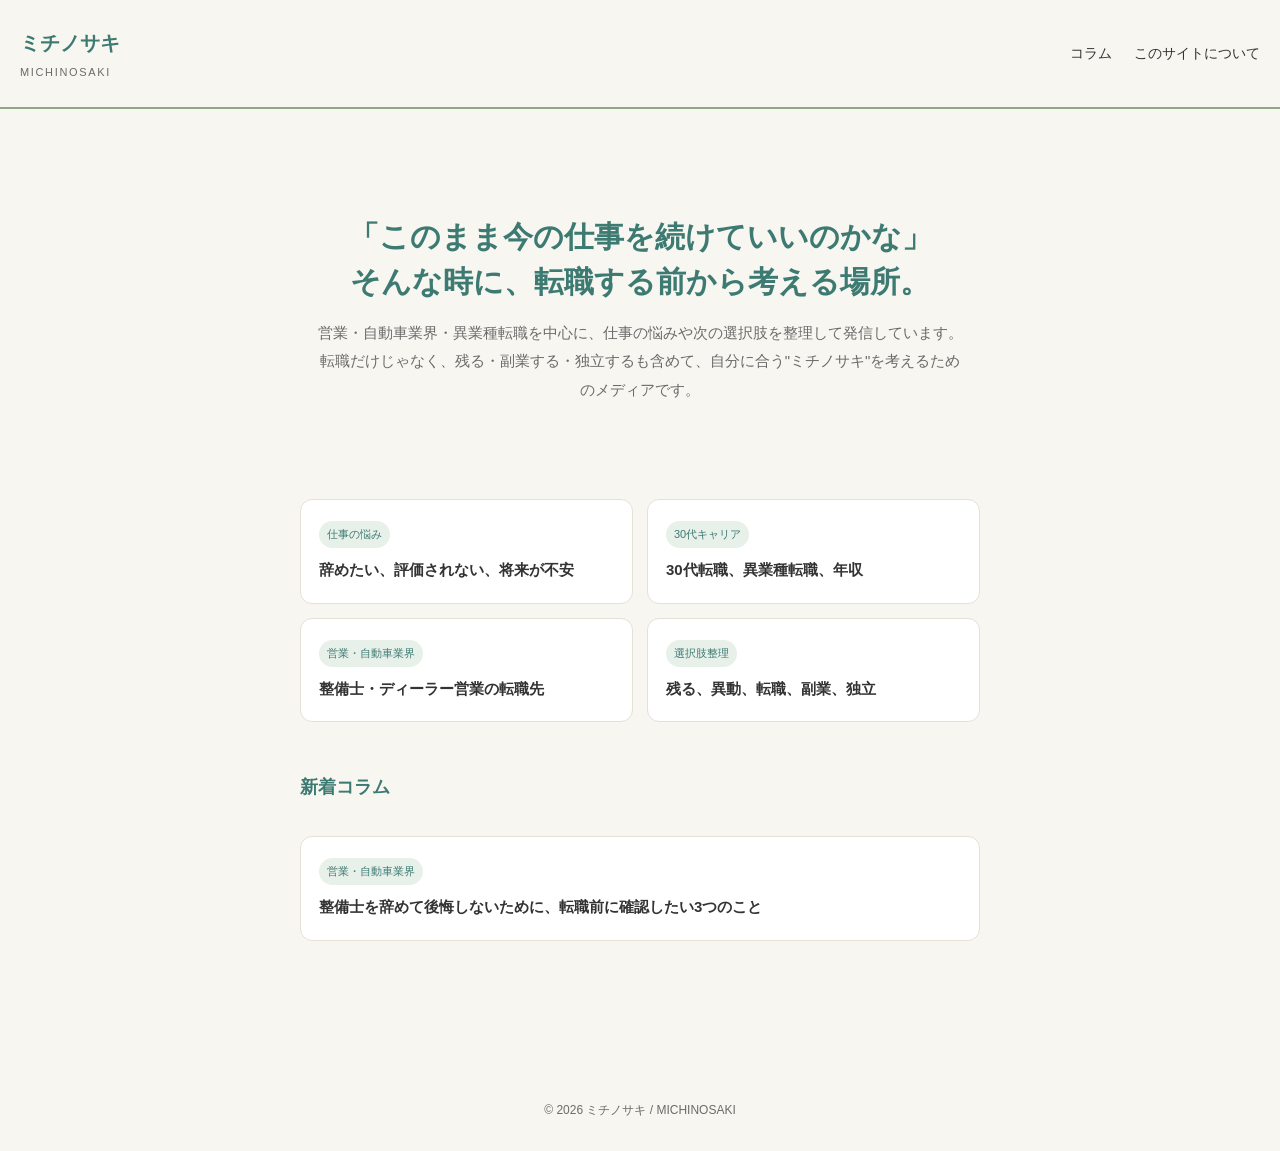
==== index.html @ 9c81b08f "Initial Michinosaki site: top page, about, first SEO column" ====
<!DOCTYPE html>
<html lang="ja">
<head>
<meta charset="UTF-8">
<meta name="viewport" content="width=device-width, initial-scale=1.0">
<title>ミチノサキ｜転職する前に、この先を考える</title>
<meta name="description" content="30代からのキャリア再設計。転職する前から、残る・異動する・転職する・副業する・独立するまで含めて選択肢を整理するメディアです。">
<link rel="stylesheet" href="style.css">
</head>
<body>
<header>
  <a class="brand" href="index.html">ミチノサキ<span>MICHINOSAKI</span></a>
  <nav>
    <a href="columns/index.html">コラム</a>
    <a href="about.html">このサイトについて</a>
  </nav>
</header>

<main>
  <section class="hero">
    <h1>「このまま今の仕事を続けていいのかな」<br>そんな時に、転職する前から考える場所。</h1>
    <p>営業・自動車業界・異業種転職を中心に、仕事の悩みや次の選択肢を整理して発信しています。転職だけじゃなく、残る・副業する・独立するも含めて、自分に合う"ミチノサキ"を考えるためのメディアです。</p>
  </section>

  <div class="categories">
    <a class="category-card" href="columns/index.html#worry">
      <span class="tag">仕事の悩み</span>
      <h3>辞めたい、評価されない、将来が不安</h3>
    </a>
    <a class="category-card" href="columns/index.html#career30">
      <span class="tag">30代キャリア</span>
      <h3>30代転職、異業種転職、年収</h3>
    </a>
    <a class="category-card" href="columns/index.html#auto">
      <span class="tag">営業・自動車業界</span>
      <h3>整備士・ディーラー営業の転職先</h3>
    </a>
    <a class="category-card" href="columns/index.html#choice">
      <span class="tag">選択肢整理</span>
      <h3>残る、異動、転職、副業、独立</h3>
    </a>
  </div>

  <section>
    <h2 style="color:var(--teal);font-size:18px;">新着コラム</h2>
    <div class="categories" style="grid-template-columns: 1fr;">
      <a class="category-card" href="columns/seibishi-tenshoku-koukai.html">
        <span class="tag">営業・自動車業界</span>
        <h3>整備士を辞めて後悔しないために、転職前に確認したい3つのこと</h3>
      </a>
    </div>
  </section>
</main>

<footer>
  &copy; 2026 ミチノサキ / MICHINOSAKI
</footer>
</body>
</html>
---- style.css ----
:root {
  --bg: #F8F6F0;
  --card: #FFFFFF;
  --sage: #8FA888;
  --sage-dark: #6E8A67;
  --teal: #3C7A72;
  --yellow: #E8B84B;
  --charcoal: #333333;
  --muted: #6B6B6B;
}

* { box-sizing: border-box; }

body {
  margin: 0;
  font-family: "Hiragino Sans", "Yu Gothic", "Noto Sans JP", sans-serif;
  background: var(--bg);
  color: var(--charcoal);
  line-height: 1.9;
}

header {
  padding: 24px 20px;
  border-bottom: 2px solid var(--sage);
  display: flex;
  justify-content: space-between;
  align-items: center;
  flex-wrap: wrap;
  gap: 12px;
}

.brand {
  font-size: 20px;
  font-weight: 700;
  color: var(--teal);
  text-decoration: none;
}

.brand span {
  display: block;
  font-size: 11px;
  letter-spacing: 0.15em;
  color: var(--muted);
  font-weight: 400;
}

nav a {
  margin-left: 18px;
  color: var(--charcoal);
  text-decoration: none;
  font-size: 14px;
}

nav a:hover { color: var(--teal); }

main {
  max-width: 720px;
  margin: 0 auto;
  padding: 40px 20px 80px;
}

.hero {
  text-align: center;
  padding: 40px 16px 48px;
}

.hero h1 {
  font-size: 30px;
  line-height: 1.5;
  color: var(--teal);
  margin-bottom: 12px;
}

.hero p {
  color: var(--muted);
  font-size: 15px;
}

.categories {
  display: grid;
  grid-template-columns: repeat(2, 1fr);
  gap: 14px;
  margin: 32px 0 48px;
}

.category-card {
  background: var(--card);
  border: 1px solid #E5E1D6;
  border-radius: 12px;
  padding: 18px;
  text-decoration: none;
  color: var(--charcoal);
}

.category-card .tag {
  display: inline-block;
  font-size: 11px;
  color: var(--teal);
  background: #E8F0EA;
  padding: 3px 8px;
  border-radius: 999px;
  margin-bottom: 8px;
}

.category-card h3 {
  font-size: 15px;
  margin: 0;
}

article h1 {
  font-size: 26px;
  color: var(--teal);
  line-height: 1.5;
}

article .meta {
  color: var(--muted);
  font-size: 13px;
  margin-bottom: 24px;
}

article h2 {
  font-size: 19px;
  color: var(--charcoal);
  border-left: 4px solid var(--sage);
  padding-left: 10px;
  margin-top: 36px;
}

article p { font-size: 16px; }

.callout {
  background: #FBF3DF;
  border-left: 4px solid var(--yellow);
  padding: 14px 18px;
  border-radius: 8px;
  font-size: 15px;
  margin: 20px 0;
}

.cta {
  margin-top: 40px;
  padding: 24px;
  background: var(--card);
  border: 1px solid #E5E1D6;
  border-radius: 12px;
  text-align: center;
}

.cta a {
  display: inline-block;
  margin-top: 10px;
  background: var(--teal);
  color: #fff;
  text-decoration: none;
  padding: 10px 20px;
  border-radius: 999px;
  font-size: 14px;
}

footer {
  text-align: center;
  padding: 30px 20px;
  color: var(--muted);
  font-size: 12px;
}
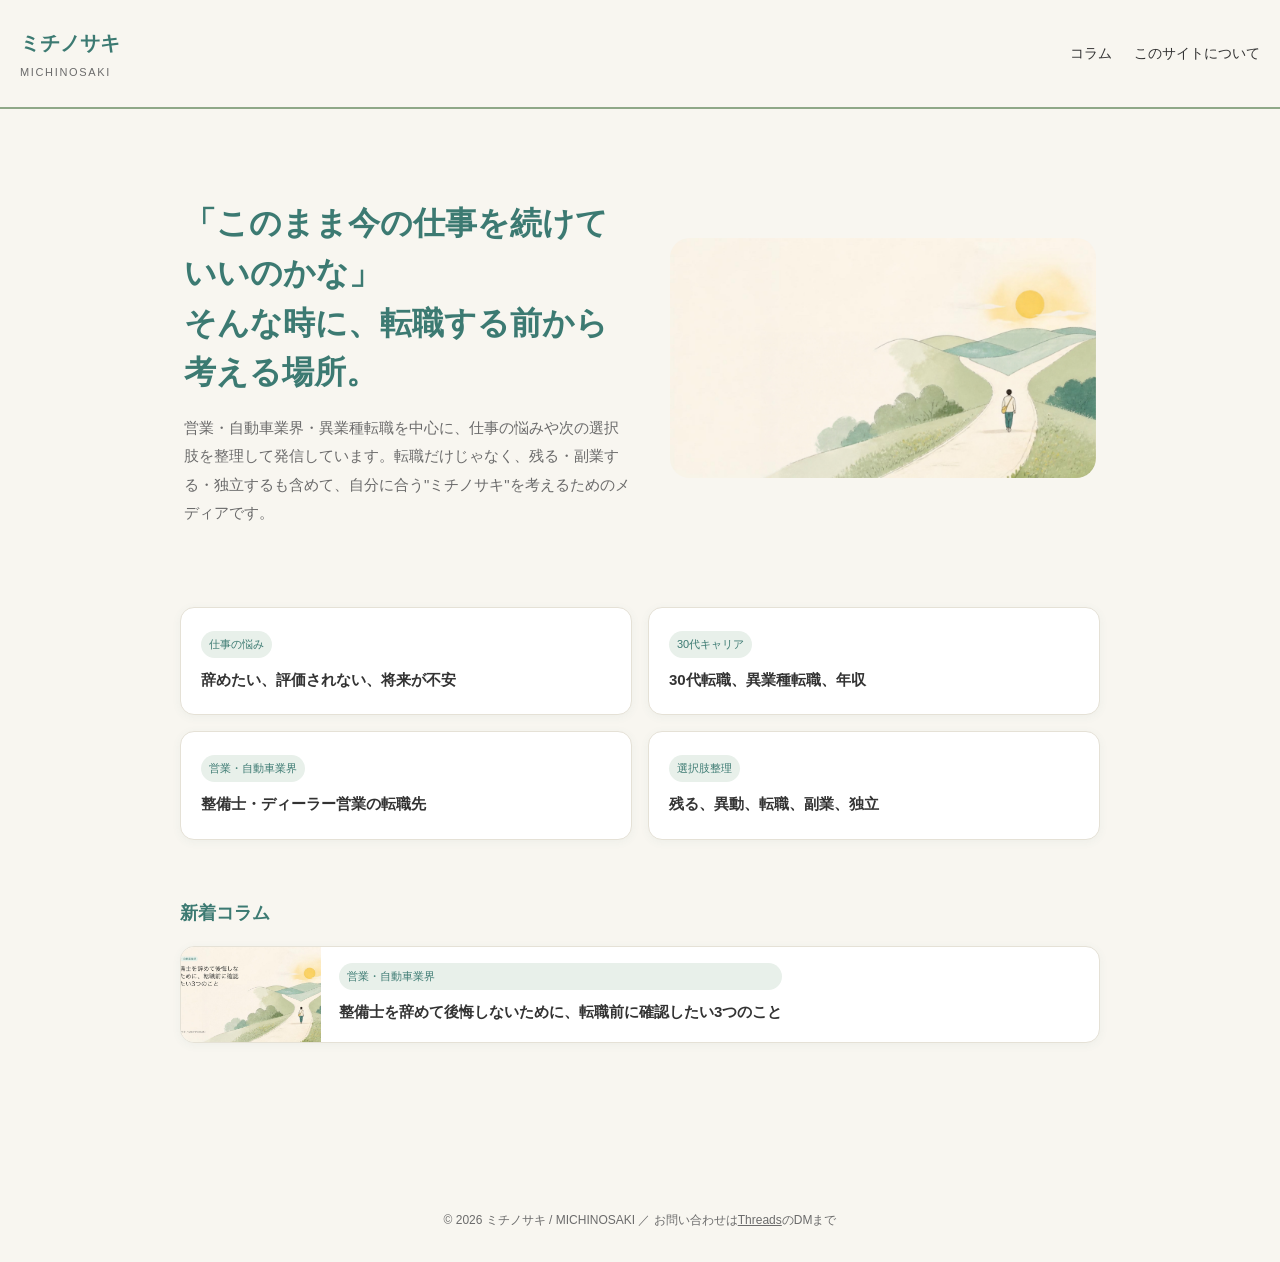
==== commit 9690c09c: "Add hero illustration, reusable article thumbnail template, favicon, OGP tags, sitemap" ====
--- a/index.html
+++ b/index.html
@@ -5,6 +5,13 @@
 <meta name="viewport" content="width=device-width, initial-scale=1.0">
 <title>ミチノサキ｜転職する前に、この先を考える</title>
 <meta name="description" content="30代からのキャリア再設計。転職する前から、残る・異動する・転職する・副業する・独立するまで含めて選択肢を整理するメディアです。">
+<link rel="icon" type="image/png" href="assets/favicon.png">
+<meta property="og:type" content="website">
+<meta property="og:title" content="ミチノサキ｜転職する前に、この先を考える">
+<meta property="og:description" content="30代からのキャリア再設計。転職する前から、残る・異動する・転職する・副業する・独立するまで含めて選択肢を整理するメディアです。">
+<meta property="og:image" content="https://takuya-dev-sys.github.io/michinosaki-site/assets/hero.jpg">
+<meta property="og:url" content="https://takuya-dev-sys.github.io/michinosaki-site/">
+<meta name="twitter:card" content="summary_large_image">
 <link rel="stylesheet" href="style.css">
 </head>
 <body>
@@ -18,8 +25,13 @@
 
 <main>
   <section class="hero">
-    <h1>「このまま今の仕事を続けていいのかな」<br>そんな時に、転職する前から考える場所。</h1>
-    <p>営業・自動車業界・異業種転職を中心に、仕事の悩みや次の選択肢を整理して発信しています。転職だけじゃなく、残る・副業する・独立するも含めて、自分に合う"ミチノサキ"を考えるためのメディアです。</p>
+    <div class="hero-text">
+      <h1>「このまま今の仕事を続けていいのかな」<br>そんな時に、転職する前から考える場所。</h1>
+      <p>営業・自動車業界・異業種転職を中心に、仕事の悩みや次の選択肢を整理して発信しています。転職だけじゃなく、残る・副業する・独立するも含めて、自分に合う"ミチノサキ"を考えるためのメディアです。</p>
+    </div>
+    <div class="hero-image">
+      <img src="assets/hero.jpg" alt="分かれ道を歩く人のイラスト">
+    </div>
   </section>
 
   <div class="categories">
@@ -42,18 +54,21 @@
   </div>
 
   <section>
-    <h2 style="color:var(--teal);font-size:18px;">新着コラム</h2>
+    <h2 class="section-title">新着コラム</h2>
     <div class="categories" style="grid-template-columns: 1fr;">
-      <a class="category-card" href="columns/seibishi-tenshoku-koukai.html">
-        <span class="tag">営業・自動車業界</span>
-        <h3>整備士を辞めて後悔しないために、転職前に確認したい3つのこと</h3>
+      <a class="category-card article-card" href="columns/seibishi-tenshoku-koukai.html">
+        <img src="assets/column-seibishi.jpg" alt="整備士を辞めて後悔しないために、転職前に確認したい3つのこと">
+        <div class="article-card-body">
+          <span class="tag">営業・自動車業界</span>
+          <h3>整備士を辞めて後悔しないために、転職前に確認したい3つのこと</h3>
+        </div>
       </a>
     </div>
   </section>
 </main>
 
 <footer>
-  &copy; 2026 ミチノサキ / MICHINOSAKI
+  &copy; 2026 ミチノサキ / MICHINOSAKI ／ お問い合わせは<a href="https://www.threads.com/@michinosaki_career" style="color:inherit;">Threads</a>のDMまで
 </footer>
 </body>
 </html>
--- a/style.css
+++ b/style.css
@@ -54,42 +54,86 @@
 nav a:hover { color: var(--teal); }
 
 main {
+  max-width: 960px;
+  margin: 0 auto;
+  padding: 40px 20px 80px;
+}
+
+.content {
   max-width: 720px;
   margin: 0 auto;
-  padding: 40px 20px 80px;
 }
 
 .hero {
-  text-align: center;
-  padding: 40px 16px 48px;
+  display: flex;
+  align-items: center;
+  gap: 40px;
+  padding: 24px 4px 56px;
+}
+
+.hero-text {
+  flex: 1 1 380px;
+}
+
+.hero-image {
+  flex: 1 1 360px;
+  min-width: 260px;
+}
+
+.hero-image img {
+  width: 100%;
+  height: auto;
+  display: block;
+  border-radius: 20px;
 }
 
 .hero h1 {
-  font-size: 30px;
-  line-height: 1.5;
-  color: var(--teal);
-  margin-bottom: 12px;
+  font-size: 32px;
+  line-height: 1.55;
+  color: var(--teal);
+  margin-bottom: 16px;
 }
 
 .hero p {
   color: var(--muted);
   font-size: 15px;
+}
+
+@media (max-width: 720px) {
+  .hero {
+    flex-direction: column-reverse;
+    text-align: center;
+    padding-top: 8px;
+  }
+}
+
+.section-title {
+  font-size: 18px;
+  color: var(--teal);
+  margin: 0 0 16px;
 }
 
 .categories {
   display: grid;
   grid-template-columns: repeat(2, 1fr);
-  gap: 14px;
-  margin: 32px 0 48px;
+  gap: 16px;
+  margin: 8px 0 56px;
 }
 
 .category-card {
   background: var(--card);
   border: 1px solid #E5E1D6;
-  border-radius: 12px;
-  padding: 18px;
-  text-decoration: none;
-  color: var(--charcoal);
+  border-radius: 14px;
+  padding: 20px;
+  text-decoration: none;
+  color: var(--charcoal);
+  box-shadow: 0 2px 10px rgba(60, 122, 114, 0.06);
+  transition: transform 0.15s ease, box-shadow 0.15s ease;
+}
+
+.category-card:hover {
+  transform: translateY(-3px);
+  box-shadow: 0 8px 20px rgba(60, 122, 114, 0.14);
 }
 
 .category-card .tag {
@@ -105,6 +149,34 @@
 .category-card h3 {
   font-size: 15px;
   margin: 0;
+}
+
+.article-card {
+  display: flex;
+  gap: 18px;
+  align-items: stretch;
+  padding: 0;
+  overflow: hidden;
+}
+
+.article-card img {
+  width: 140px;
+  min-width: 140px;
+  height: auto;
+  object-fit: cover;
+}
+
+.article-card .article-card-body {
+  padding: 16px 18px 16px 0;
+  display: flex;
+  flex-direction: column;
+  justify-content: center;
+}
+
+@media (max-width: 520px) {
+  .article-card { flex-direction: column; }
+  .article-card img { width: 100%; height: 140px; }
+  .article-card .article-card-body { padding: 12px 16px 16px; }
 }
 
 article h1 {
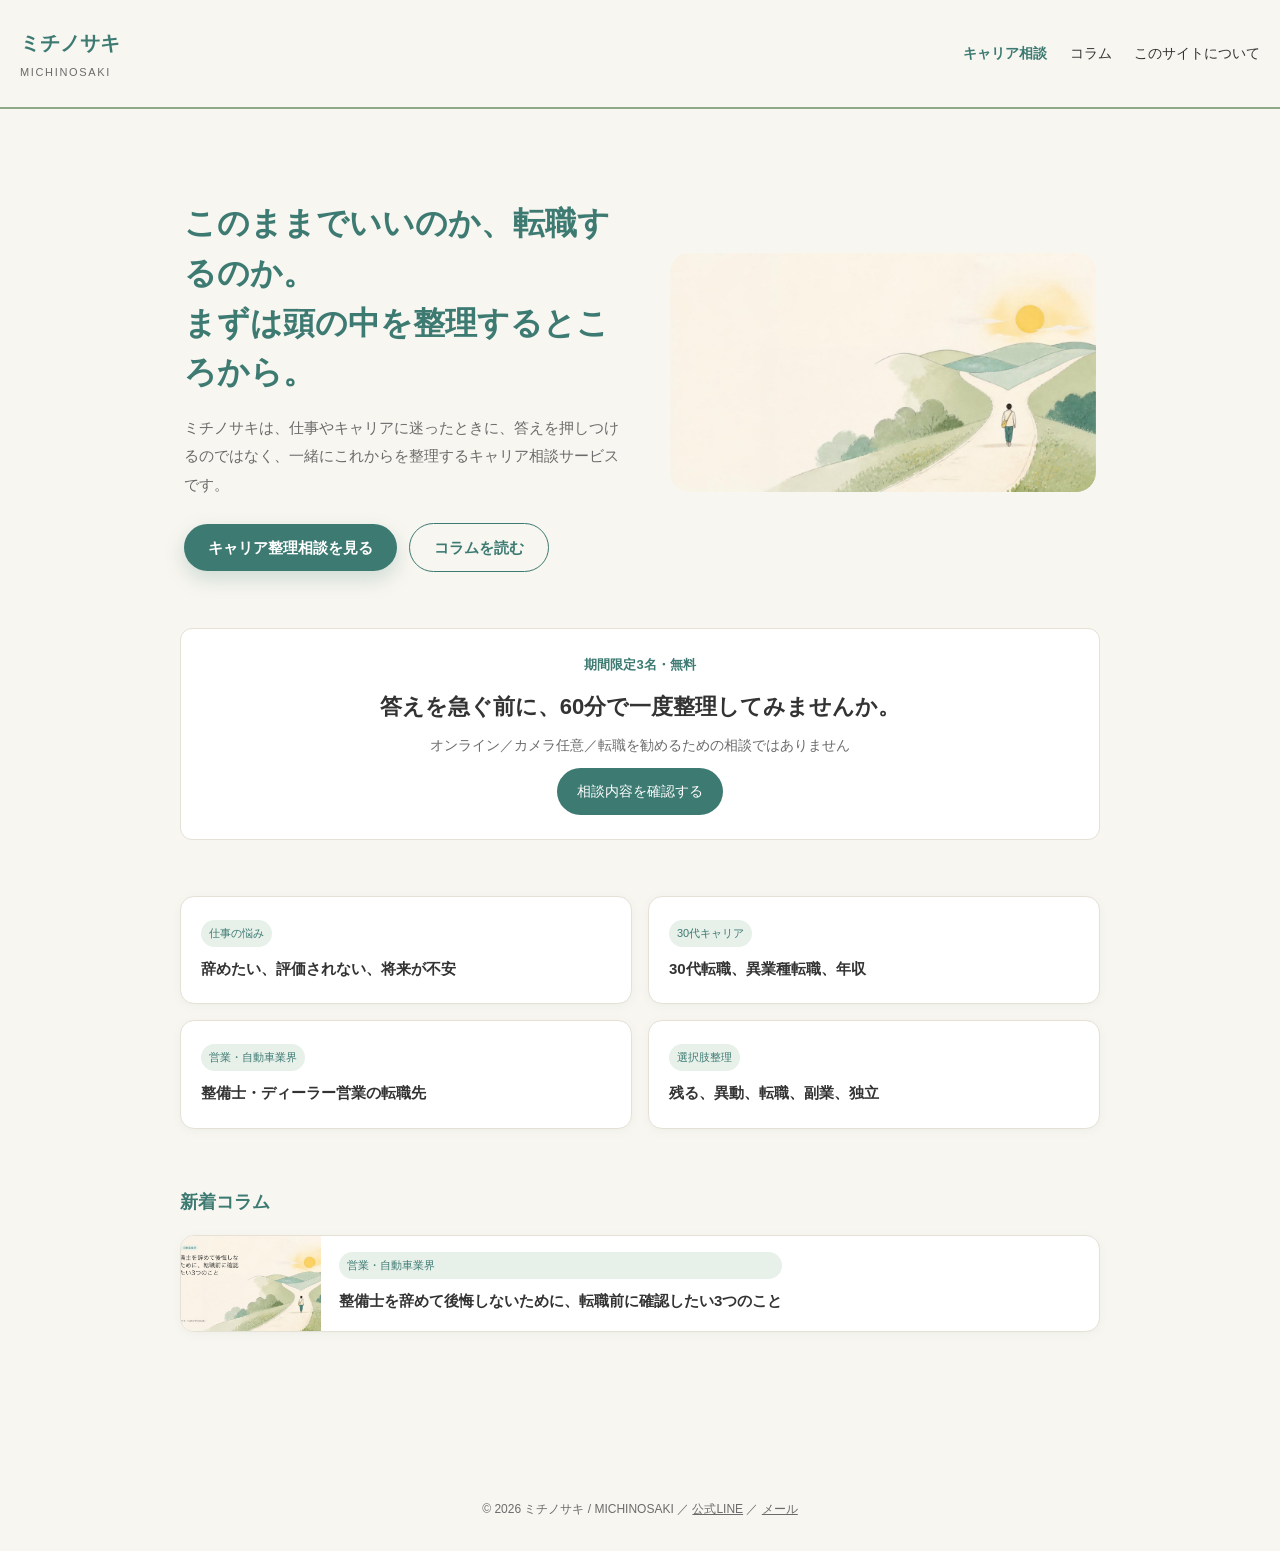
==== commit ed09a8fb: "Publish career consultation landing page" ====
--- a/index.html
+++ b/index.html
@@ -3,12 +3,12 @@
 <head>
 <meta charset="UTF-8">
 <meta name="viewport" content="width=device-width, initial-scale=1.0">
-<title>ミチノサキ｜転職する前に、この先を考える</title>
-<meta name="description" content="30代からのキャリア再設計。転職する前から、残る・異動する・転職する・副業する・独立するまで含めて選択肢を整理するメディアです。">
+<title>ミチノサキ｜仕事とキャリアを整理する場所</title>
+<meta name="description" content="このままでいいのか、転職するのか。答えを押しつけず、仕事やキャリアの状況・価値観・選択肢を一緒に整理するサービスです。">
 <link rel="icon" type="image/png" href="assets/favicon.png">
 <meta property="og:type" content="website">
-<meta property="og:title" content="ミチノサキ｜転職する前に、この先を考える">
-<meta property="og:description" content="30代からのキャリア再設計。転職する前から、残る・異動する・転職する・副業する・独立するまで含めて選択肢を整理するメディアです。">
+<meta property="og:title" content="ミチノサキ｜仕事とキャリアを整理する場所">
+<meta property="og:description" content="このままでいいのか、転職するのか。まずは頭の中を整理するところから。">
 <meta property="og:image" content="https://takuya-dev-sys.github.io/michinosaki-site/assets/hero.jpg">
 <meta property="og:url" content="https://takuya-dev-sys.github.io/michinosaki-site/">
 <meta name="twitter:card" content="summary_large_image">
@@ -18,6 +18,7 @@
 <header>
   <a class="brand" href="index.html">ミチノサキ<span>MICHINOSAKI</span></a>
   <nav>
+    <a class="nav-primary" href="consultation.html">キャリア相談</a>
     <a href="columns/index.html">コラム</a>
     <a href="about.html">このサイトについて</a>
   </nav>
@@ -26,12 +27,23 @@
 <main>
   <section class="hero">
     <div class="hero-text">
-      <h1>「このまま今の仕事を続けていいのかな」<br>そんな時に、転職する前から考える場所。</h1>
-      <p>営業・自動車業界・異業種転職を中心に、仕事の悩みや次の選択肢を整理して発信しています。転職だけじゃなく、残る・副業する・独立するも含めて、自分に合う"ミチノサキ"を考えるためのメディアです。</p>
+      <h1>このままでいいのか、転職するのか。<br>まずは頭の中を整理するところから。</h1>
+      <p>ミチノサキは、仕事やキャリアに迷ったときに、答えを押しつけるのではなく、一緒にこれからを整理するキャリア相談サービスです。</p>
+      <div class="hero-actions">
+        <a class="button button-primary" href="consultation.html">キャリア整理相談を見る</a>
+        <a class="button button-secondary" href="columns/index.html">コラムを読む</a>
+      </div>
     </div>
     <div class="hero-image">
       <img src="assets/hero.jpg" alt="分かれ道を歩く人のイラスト">
     </div>
+  </section>
+
+  <section class="cta" style="margin:0 0 56px;">
+    <p style="margin:0;color:var(--teal);font-size:13px;font-weight:700;">期間限定3名・無料</p>
+    <h2 style="margin:8px 0 4px;font-size:22px;">答えを急ぐ前に、60分で一度整理してみませんか。</h2>
+    <p style="margin:0;color:var(--muted);font-size:14px;">オンライン／カメラ任意／転職を勧めるための相談ではありません</p>
+    <a href="consultation.html">相談内容を確認する</a>
   </section>
 
   <div class="categories">
@@ -68,7 +80,7 @@
 </main>
 
 <footer>
-  &copy; 2026 ミチノサキ / MICHINOSAKI ／ お問い合わせは<a href="https://www.threads.com/@michinosaki_career" style="color:inherit;">Threads</a>のDMまで
+  &copy; 2026 ミチノサキ / MICHINOSAKI ／ <a href="https://lin.ee/TVXR3md" target="_blank" rel="noopener" style="color:inherit;">公式LINE</a> ／ <a href="mailto:michinosaki.project@gmail.com" style="color:inherit;">メール</a>
 </footer>
 </body>
 </html>
--- a/style.css
+++ b/style.css
@@ -53,6 +53,11 @@
 
 nav a:hover { color: var(--teal); }
 
+nav .nav-primary {
+  color: var(--teal);
+  font-weight: 700;
+}
+
 main {
   max-width: 960px;
   margin: 0 auto;
@@ -97,6 +102,47 @@
 .hero p {
   color: var(--muted);
   font-size: 15px;
+}
+
+.hero-actions {
+  display: flex;
+  align-items: center;
+  flex-wrap: wrap;
+  gap: 12px;
+  margin-top: 24px;
+}
+
+.button {
+  display: inline-block;
+  border-radius: 999px;
+  padding: 13px 24px;
+  text-decoration: none;
+  font-size: 15px;
+  font-weight: 700;
+  line-height: 1.4;
+  transition: transform 0.15s ease, box-shadow 0.15s ease;
+}
+
+.button:hover {
+  transform: translateY(-2px);
+}
+
+.button-primary {
+  color: #fff;
+  background: var(--teal);
+  box-shadow: 0 8px 20px rgba(60, 122, 114, 0.22);
+}
+
+.button-secondary {
+  color: var(--teal);
+  border: 1px solid var(--teal);
+  background: transparent;
+}
+
+.button-light {
+  color: var(--teal);
+  background: #fff;
+  box-shadow: 0 8px 24px rgba(0, 0, 0, 0.14);
 }
 
 @media (max-width: 720px) {
@@ -236,3 +282,360 @@
   color: var(--muted);
   font-size: 12px;
 }
+
+/* Consultation landing page */
+.lp-main {
+  max-width: none;
+  padding: 0 0 80px;
+  overflow: hidden;
+}
+
+.narrow {
+  width: min(820px, calc(100% - 40px));
+  margin-left: auto;
+  margin-right: auto;
+}
+
+.lp-hero {
+  max-width: 1080px;
+  margin: 0 auto;
+  padding: 72px 32px 56px;
+  display: grid;
+  grid-template-columns: minmax(0, 1.12fr) minmax(300px, 0.88fr);
+  align-items: center;
+  gap: 56px;
+}
+
+.eyebrow {
+  margin: 0 0 12px;
+  color: var(--teal);
+  font-size: 13px;
+  font-weight: 700;
+  letter-spacing: 0.08em;
+}
+
+.lp-hero h1 {
+  margin: 0 0 22px;
+  color: var(--charcoal);
+  font-size: clamp(34px, 5vw, 52px);
+  line-height: 1.42;
+  letter-spacing: -0.02em;
+}
+
+.lp-hero h1 span {
+  color: var(--teal);
+}
+
+.lp-lead {
+  margin: 0 0 28px;
+  color: var(--muted);
+  font-size: 16px;
+  line-height: 2;
+}
+
+.button-note {
+  margin: 12px 0 0;
+  color: var(--muted);
+  font-size: 12px;
+}
+
+.application-actions {
+  display: flex;
+  flex-wrap: wrap;
+  gap: 12px;
+  align-items: center;
+}
+
+.application-actions-center {
+  justify-content: center;
+}
+
+.lp-hero-visual {
+  position: relative;
+}
+
+.lp-hero-visual img {
+  display: block;
+  width: 100%;
+  border-radius: 28px;
+  box-shadow: 0 18px 48px rgba(60, 122, 114, 0.16);
+}
+
+.visual-note {
+  position: absolute;
+  left: -24px;
+  bottom: -24px;
+  padding: 14px 18px;
+  border-radius: 14px;
+  background: #fff;
+  color: var(--teal);
+  font-size: 14px;
+  font-weight: 700;
+  line-height: 1.6;
+  box-shadow: 0 10px 28px rgba(60, 122, 114, 0.16);
+}
+
+.offer-strip {
+  width: min(920px, calc(100% - 40px));
+  margin: 8px auto 0;
+  padding: 22px 28px;
+  display: grid;
+  grid-template-columns: repeat(3, 1fr);
+  gap: 18px;
+  background: var(--teal);
+  color: #fff;
+  border-radius: 18px;
+  box-shadow: 0 12px 32px rgba(60, 122, 114, 0.2);
+}
+
+.offer-strip div {
+  text-align: center;
+  border-right: 1px solid rgba(255, 255, 255, 0.25);
+}
+
+.offer-strip div:last-child { border-right: 0; }
+.offer-strip strong { display: block; font-size: 24px; line-height: 1.3; }
+.offer-strip span { display: block; margin-top: 4px; font-size: 12px; opacity: 0.85; }
+
+.lp-section {
+  padding: 92px 0;
+}
+
+.lp-section h2 {
+  margin: 0 auto 28px;
+  max-width: 720px;
+  color: var(--charcoal);
+  font-size: clamp(26px, 4vw, 36px);
+  line-height: 1.55;
+  text-align: center;
+}
+
+.lp-section > .eyebrow,
+.lp-section .narrow > .eyebrow {
+  text-align: center;
+}
+
+.tinted { background: #EEF3EC; }
+
+.problem-list {
+  display: grid;
+  grid-template-columns: repeat(2, 1fr);
+  gap: 12px;
+  margin: 34px 0;
+}
+
+.problem-list p {
+  position: relative;
+  margin: 0;
+  padding: 15px 16px 15px 46px;
+  background: #fff;
+  border: 1px solid #E5E1D6;
+  border-radius: 12px;
+  font-size: 14px;
+}
+
+.problem-list p::before {
+  content: "✓";
+  position: absolute;
+  left: 17px;
+  top: 13px;
+  color: var(--teal);
+  font-weight: 700;
+}
+
+.center-copy {
+  max-width: 700px;
+  margin: 22px auto 0;
+  color: var(--muted);
+  text-align: center;
+}
+
+.step-grid {
+  display: grid;
+  grid-template-columns: repeat(2, 1fr);
+  gap: 18px;
+  margin-top: 38px;
+}
+
+.step-card {
+  padding: 26px;
+  background: #fff;
+  border-radius: 16px;
+  box-shadow: 0 4px 16px rgba(60, 122, 114, 0.06);
+}
+
+.step-card > span {
+  color: var(--yellow);
+  font-size: 13px;
+  font-weight: 700;
+  letter-spacing: 0.1em;
+}
+
+.step-card h3 {
+  margin: 8px 0 10px;
+  color: var(--teal);
+  font-size: 18px;
+}
+
+.step-card p {
+  margin: 0;
+  color: var(--muted);
+  font-size: 14px;
+  line-height: 1.8;
+}
+
+.timeline {
+  max-width: 660px;
+  margin: 36px auto 24px;
+  padding: 0;
+  list-style: none;
+}
+
+.timeline li {
+  display: grid;
+  grid-template-columns: 120px 1fr;
+  gap: 20px;
+  padding: 18px 0;
+  border-bottom: 1px solid #DEDACF;
+}
+
+.timeline strong { color: var(--teal); }
+.timeline span { color: var(--muted); }
+
+.small-note {
+  max-width: 700px;
+  margin: 22px auto 0;
+  color: var(--muted);
+  font-size: 13px;
+}
+
+.operator-section {
+  padding-left: 20px;
+  padding-right: 20px;
+  background: var(--teal);
+}
+
+.operator-card {
+  display: grid;
+  grid-template-columns: 0.9fr 1.1fr;
+  gap: 52px;
+  color: #fff;
+}
+
+.operator-card .eyebrow { color: #DCE9DF; text-align: left; }
+.operator-card h2 { color: #fff; text-align: left; margin-bottom: 0; }
+.operator-card p { margin-top: 0; opacity: 0.9; }
+
+.qualification-note {
+  padding: 14px 16px;
+  border: 1px solid rgba(255, 255, 255, 0.28);
+  border-radius: 10px;
+  font-size: 13px;
+}
+
+.info-grid {
+  display: grid;
+  grid-template-columns: repeat(4, 1fr);
+  gap: 14px;
+  margin-top: 36px;
+}
+
+.info-card {
+  padding: 20px 16px;
+  background: #fff;
+  border: 1px solid #E5E1D6;
+  border-radius: 14px;
+  text-align: center;
+}
+
+.info-card span { display: block; color: var(--muted); font-size: 11px; }
+.info-card strong { display: block; margin: 6px 0; color: var(--teal); font-size: 16px; }
+.info-card p { margin: 0; color: var(--muted); font-size: 12px; line-height: 1.6; }
+
+.privacy-note {
+  max-width: 700px;
+  margin: 28px auto 0;
+  padding: 20px 24px;
+  border-left: 4px solid var(--yellow);
+  border-radius: 10px;
+  background: #FBF3DF;
+}
+
+.privacy-note h3 { margin: 0 0 6px; font-size: 16px; }
+.privacy-note p { margin: 0; color: var(--muted); font-size: 13px; }
+
+.scope-section { background: #F1EFE8; }
+
+.scope-list {
+  max-width: 660px;
+  margin: 30px auto 0;
+  padding-left: 24px;
+}
+
+.scope-list li { margin-bottom: 8px; }
+
+.faq details {
+  margin-bottom: 12px;
+  padding: 0 20px;
+  border: 1px solid #E5E1D6;
+  border-radius: 12px;
+  background: #fff;
+}
+
+.faq summary {
+  padding: 18px 0;
+  color: var(--charcoal);
+  font-weight: 700;
+  cursor: pointer;
+}
+
+.faq details p {
+  margin: 0;
+  padding: 0 0 18px;
+  color: var(--muted);
+  font-size: 14px;
+}
+
+.final-cta {
+  width: min(860px, calc(100% - 40px));
+  margin: 16px auto 0;
+  padding: 58px 30px;
+  border-radius: 24px;
+  background: var(--teal);
+  color: #fff;
+  text-align: center;
+}
+
+.final-cta .eyebrow { color: #DCE9DF; }
+.final-cta h2 { margin: 0 0 16px; font-size: clamp(28px, 5vw, 40px); line-height: 1.5; }
+.final-cta > p:not(.eyebrow):not(.button-note) { margin: 0 0 26px; opacity: 0.9; }
+.final-cta .button-note.light { color: rgba(255, 255, 255, 0.78); }
+
+@media (max-width: 760px) {
+  header { padding: 18px 16px; }
+  nav { display: flex; flex-wrap: wrap; gap: 8px 14px; }
+  nav a { margin-left: 0; }
+  .lp-hero { grid-template-columns: 1fr; padding: 44px 20px 48px; gap: 40px; }
+  .lp-hero-copy { text-align: center; }
+  .lp-hero h1 { font-size: 34px; }
+  .lp-hero-visual { max-width: 460px; margin: 0 auto; }
+  .visual-note { left: 12px; bottom: -20px; text-align: left; }
+  .offer-strip { grid-template-columns: 1fr; gap: 0; padding: 12px 24px; }
+  .offer-strip div { padding: 14px 0; border-right: 0; border-bottom: 1px solid rgba(255, 255, 255, 0.25); }
+  .offer-strip div:last-child { border-bottom: 0; }
+  .lp-section { padding: 72px 0; }
+  .problem-list, .step-grid, .operator-card { grid-template-columns: 1fr; }
+  .operator-card { gap: 24px; }
+  .operator-card .eyebrow, .operator-card h2 { text-align: center; }
+  .info-grid { grid-template-columns: repeat(2, 1fr); }
+}
+
+@media (max-width: 480px) {
+  .lp-hero h1 { font-size: 30px; }
+  .lp-lead { font-size: 15px; }
+  .button { width: 100%; text-align: center; }
+  .problem-list, .info-grid { grid-template-columns: 1fr; }
+  .timeline li { grid-template-columns: 1fr; gap: 2px; }
+  .lp-section h2 { font-size: 25px; }
+  .final-cta { padding: 46px 20px; }
+}
